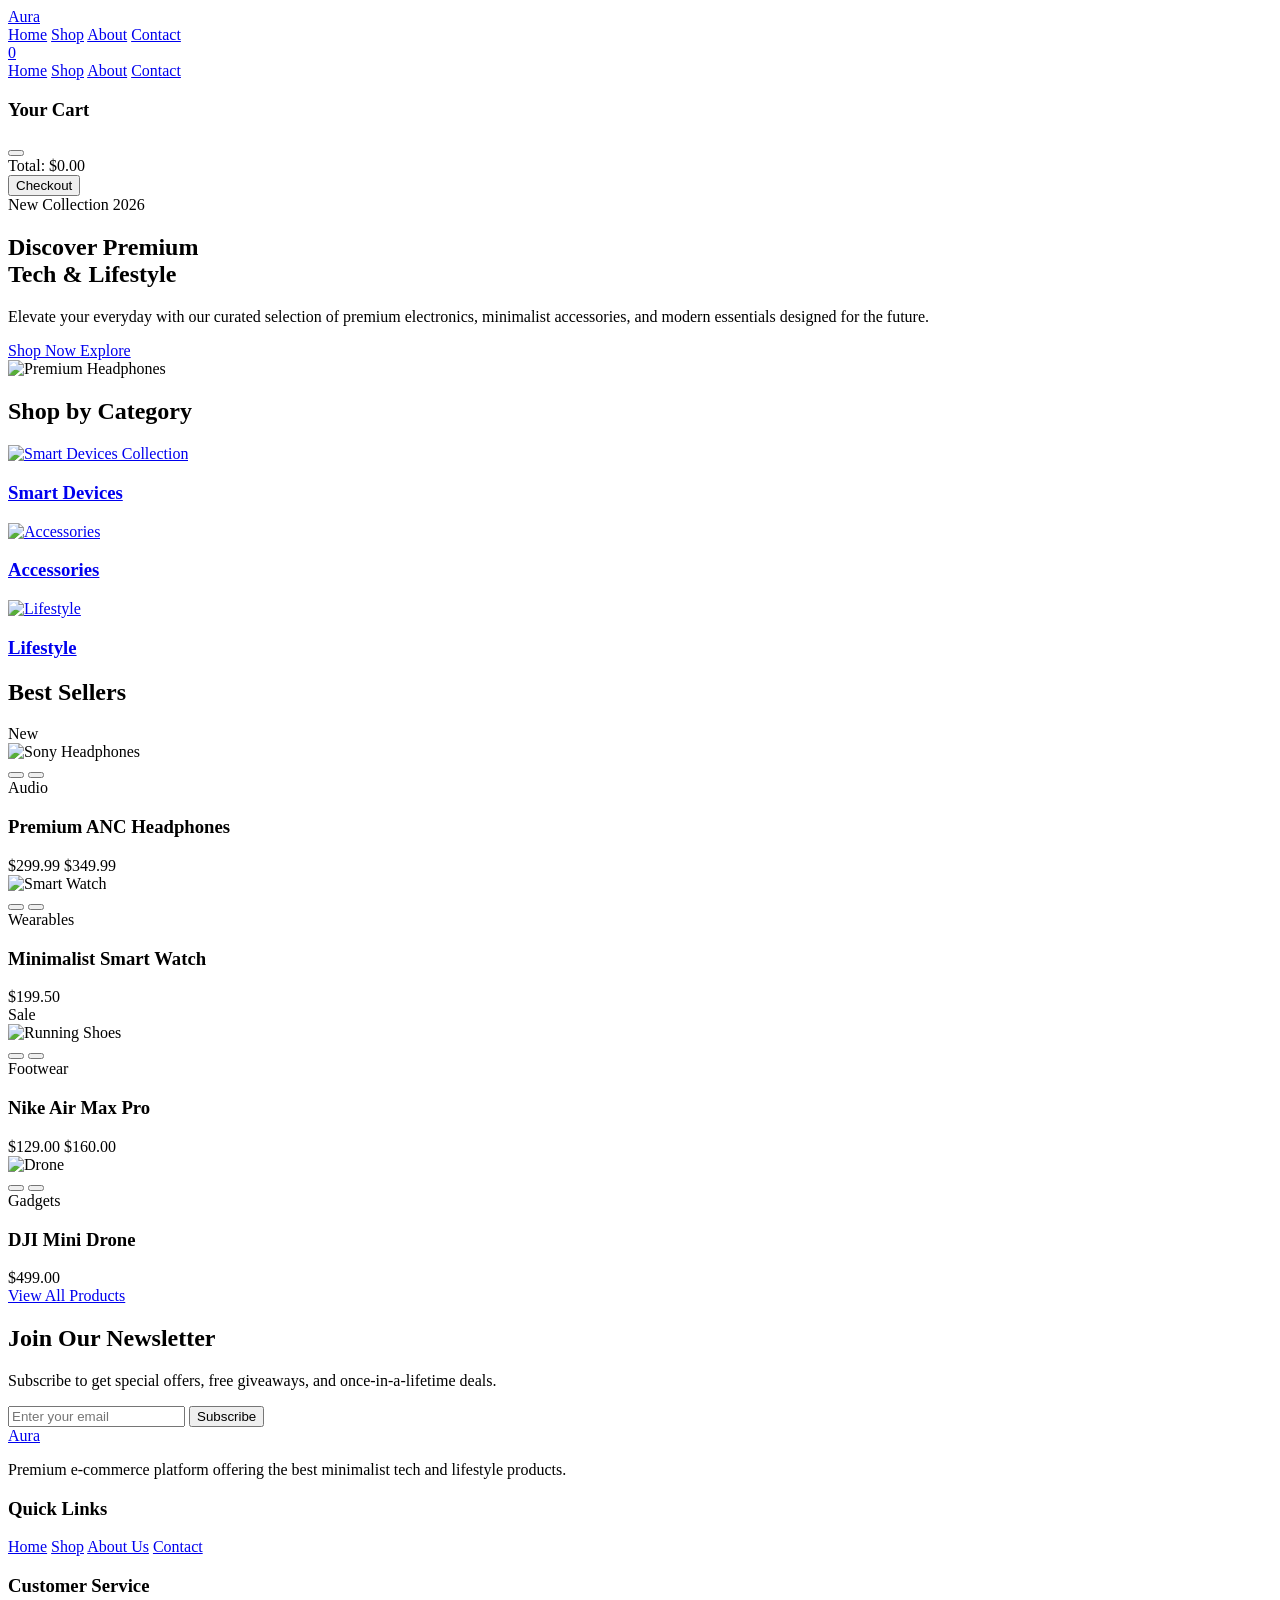
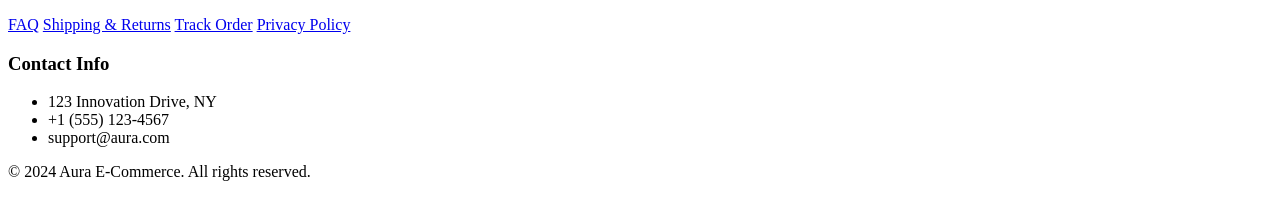
==== index.html @ a3dbdb49 "Add files via upload" ====
<!doctype html>
<html lang="en">
  <head>
    <meta charset="UTF-8" />
    <meta name="viewport" content="width=device-width, initial-scale=1.0" />
    <title>Aura - Premium Tech & Lifestyle Store</title>
    <meta
      name="description"
      content="Aura is a premium e-commerce website for tech gadgets, accessories, and lifestyle products."
    />
    <link
      href="https://cdn.jsdelivr.net/npm/remixicon@3.5.0/fonts/remixicon.css"
      rel="stylesheet"
    />
    <link rel="stylesheet" href="../css/style.css" />
  </head>
  <body>
    <div class="loader-wrapper">
      <div class="loader"></div>
    </div>
    <div class="cursor"></div>
    <div class="scroll-progress"></div>
    <header class="header">
      <div class="container nav-container">
        <a href="index.html" class="logo">
          <i class="ri-blaze-fill"></i> Aura
        </a>
        <nav class="nav-links">
          <a href="index.html" class="active">Home</a>
          <a href="shop.html">Shop</a>
          <a href="about.html">About</a>
          <a href="contact.html">Contact</a>
        </nav>
        <div class="nav-icons">
          <a href="#" class="nav-icon">
            <i class="ri-search-line"></i>
          </a>
          <a href="#" class="nav-icon">
            <i class="ri-user-line"></i>
          </a>
          <a href="#" class="nav-icon cart-btn">
            <i class="ri-shopping-bag-line"></i>
            <span class="cart-count">0</span>
          </a>
          <div class="mobile-menu-btn">
            <i class="ri-menu-line"></i>
          </div>
        </div>
      </div>
    </header>
    <div class="mobile-menu">
      <div class="close-btn close-menu">
        <i class="ri-close-line"></i>
      </div>
      <nav class="nav-links mobile-nav">
        <a href="index.html">Home</a>
        <a href="shop.html">Shop</a>
        <a href="about.html">About</a>
        <a href="contact.html">Contact</a>
      </nav>
    </div>

    <!-- Cart Sidebar -->
    <div class="cart-overlay"></div>
    <div class="cart-sidebar">
      <div class="cart-header">
        <h3>Your Cart</h3>
        <button class="close-cart">
          <i class="ri-close-line"></i>
        </button>
      </div>
      <div class="cart-items"></div>
      <div class="cart-footer">
        <div class="cart-total">
          <span>Total:</span>
          <span class="total-price">$0.00</span>
        </div>
        <button class="btn btn-primary">Checkout</button>
      </div>
    </div>
    <div class="toast-container"></div>
    <section class="hero">
      <div class="hero-shapes">
        <div class="shape shape-1"></div>
        <div class="shape shape-2"></div>
      </div>
      <div class="container hero-container">
        <div class="hero-content animate-on-scroll">
          <span class="hero-subtitle">New Collection 2026</span>
          <h1>
            Discover Premium
            <br />
            <span class="text-gradient">Tech & Lifestyle</span>
          </h1>
          <p>
            Elevate your everyday with our curated selection of premium
            electronics, minimalist accessories, and modern essentials designed
            for the future.
          </p>
          <div class="hero-buttons">
            <a href="shop.html" class="btn btn-primary"
              >Shop Now <i class="ri-arrow-right-line"></i
            ></a>
            <a href="#categories" class="btn btn-outline">Explore</a>
          </div>
        </div>
        <div class="hero-image animate-on-scroll">
          <img
            src="https://images.unsplash.com/photo-1505740420928-5e560c06d30e?auto=format&fit=crop&w=800&q=80"
            alt="Premium Headphones"
          />
        </div>
      </div>
    </section>
    <section id="categories" class="section">
      <div class="container">
        <h2 class="section-title animate-on-scroll">Shop by Category</h2>
        <div class="category-grid">
          <a class="category-card animate-on-scroll" href="shop.html">
            <img
              class="category-image"
              src="https://images.unsplash.com/photo-1523206489230-c012c64b2b48?auto=format&fit=crop&w=600&q=80"
              alt="Smart Devices Collection"
            />
            <div class="category-overlay">
              <h3 class="category-title">Smart Devices</h3>
            </div>
          </a>
          <a href="shop.html" class="category-card animate-on-scroll">
            <img
              class="category-image"
              src="https://images.unsplash.com/photo-1523275335684-37898b6baf30?auto=format&fit=crop&w=600&q=80"
              alt="Accessories"
            />
            <div class="category-overlay">
              <h3 class="category-title">Accessories</h3>
            </div>
          </a>
          <a href="shop.html" class="category-card animate-on-scroll">
            <img
              class="category-image"
              src="https://images.unsplash.com/photo-1503602642458-232111445657?auto=format&fit=crop&w=600&q=80"
              alt="Lifestyle"
            />
            <div class="category-overlay">
              <h3 class="category-title">Lifestyle</h3>
            </div>
          </a>
        </div>
      </div>
    </section>

    <section class="section best-selling">
      <div class="container">
        <h2 class="section-title animate-on-scroll">Best Sellers</h2>
        <div class="product-grid">
          <div class="product-card animate-on-scroll">
            <span class="badge">New</span>
            <div class="product-img-wrapper">
              <img
                src="https://images.unsplash.com/photo-1505740420928-5e560c06d30e?auto=format&fit=crop&w=600&q=80"
                alt="Sony Headphones"
              />
              <div class="product-actions">
                <button
                  class="action-btn add-cart-home"
                  data-id="p1"
                  data-name="Premium ANC Headphones"
                  data-price="299.99"
                  data-img="https://images.unsplash.com/photo-1505740420928-5e560c06d30e?auto=format&fit=crop&w=600&q=80"
                >
                  <i class="ri-shopping-cart-line"></i>
                </button>
                <a href="product.html" class="action-btn"
                  ><i class="ri-eye-line"></i
                ></a>
                <button class="action-btn">
                  <i class="ri-heart-line"></i>
                </button>
              </div>
            </div>
            <div class="product-category">Audio</div>
            <h3 class="product-title">Premium ANC Headphones</h3>
            <div class="product-rating">
              <i class="ri-star-fill"></i><i class="ri-star-fill"></i
              ><i class="ri-star-fill"></i><i class="ri-star-fill"></i
              ><i class="ri-star-half-fill"></i>
            </div>
            <div class="product-price">
              $299.99 <span class="original-price">$349.99</span>
            </div>
          </div>

          <div class="product-card animate-on-scroll">
            <div class="product-img-wrapper">
              <img
                src="https://images.unsplash.com/photo-1523275335684-37898b6baf30?auto=format&fit=crop&w=600&q=80"
                alt="Smart Watch"
              />
              <div class="product-actions">
                <button
                  class="action-btn add-cart-home"
                  data-id="p2"
                  data-name="Minimalist Smart Watch"
                  data-price="199.5"
                  data-img="https://images.unsplash.com/photo-1523275335684-37898b6baf30?auto=format&fit=crop&w=600&q=80"
                >
                  <i class="ri-shopping-cart-line"></i>
                </button>
                <a href="product.html" class="action-btn"
                  ><i class="ri-eye-line"></i
                ></a>
                <button class="action-btn">
                  <i class="ri-heart-line"></i>
                </button>
              </div>
            </div>
            <div class="product-category">Wearables</div>
            <h3 class="product-title">Minimalist Smart Watch</h3>
            <div class="product-rating">
              <i class="ri-star-fill"></i><i class="ri-star-fill"></i
              ><i class="ri-star-fill"></i><i class="ri-star-fill"></i
              ><i class="ri-star-fill"></i>
            </div>
            <div class="product-price">$199.50</div>
          </div>

          <div class="product-card animate-on-scroll">
            <span class="badge sale-badge">Sale</span>
            <div class="product-img-wrapper">
              <img
                src="https://images.unsplash.com/photo-1542291026-7eec264c27ff?auto=format&fit=crop&w=600&q=80"
                alt="Running Shoes"
              />
              <div class="product-actions">
                <button
                  class="action-btn add-cart-home"
                  data-id="p3"
                  data-name="Nike Air Max Pro"
                  data-price="129"
                  data-img="https://images.unsplash.com/photo-1542291026-7eec264c27ff?auto=format&fit=crop&w=600&q=80"
                >
                  <i class="ri-shopping-cart-line"></i>
                </button>
                <a href="product.html" class="action-btn"
                  ><i class="ri-eye-line"></i
                ></a>
                <button class="action-btn">
                  <i class="ri-heart-line"></i>
                </button>
              </div>
            </div>
            <div class="product-category">Footwear</div>
            <h3 class="product-title">Nike Air Max Pro</h3>
            <div class="product-rating">
              <i class="ri-star-fill"></i><i class="ri-star-fill"></i
              ><i class="ri-star-fill"></i><i class="ri-star-fill"></i
              ><i class="ri-star-line"></i>
            </div>
            <div class="product-price">
              $129.00 <span class="original-price">$160.00</span>
            </div>
          </div>

          <!-- Product 4 -->
          <div class="product-card animate-on-scroll">
            <div class="product-img-wrapper">
              <img
                src="https://images.unsplash.com/photo-1473968512647-3e447244af8f?auto=format&fit=crop&w=600&q=80"
                alt="Drone"
              />
              <div class="product-actions">
                <button
                  class="action-btn add-cart-home"
                  data-id="p4"
                  data-name="DJI Mini Drone"
                  data-price="499"
                  data-img="https://images.unsplash.com/photo-1473968512647-3e447244af8f?auto=format&fit=crop&w=600&q=80"
                >
                  <i class="ri-shopping-cart-line"></i>
                </button>
                <a href="product.html" class="action-btn"
                  ><i class="ri-eye-line"></i
                ></a>
                <button class="action-btn">
                  <i class="ri-heart-line"></i>
                </button>
              </div>
            </div>
            <div class="product-category">Gadgets</div>
            <h3 class="product-title">DJI Mini Drone</h3>
            <div class="product-rating">
              <i class="ri-star-fill"></i><i class="ri-star-fill"></i
              ><i class="ri-star-fill"></i><i class="ri-star-fill"></i
              ><i class="ri-star-half-fill"></i>
            </div>
            <div class="product-price">$499.00</div>
          </div>
        </div>
        <div class="view-all-products">
          <a href="shop.html" class="btn btn-outline">View All Products</a>
        </div>
      </div>
    </section>
    <section class="section">
      <div class="container">
        <div class="newsletter-box animate-on-scroll">
          <h2 class="newsletter-title">Join Our Newsletter</h2>
          <p class="newsletter-text">
            Subscribe to get special offers, free giveaways, and
            once-in-a-lifetime deals.
          </p>
          <form class="newsletter-form" id="newsletterForm">
            <input
              class="newsletter-input"
              type="email"
              placeholder="Enter your email"
            />
            <button type="submit" class="btn btn-primary newsletter-btn">
              Subscribe
            </button>
          </form>
        </div>
      </div>
    </section>

    <footer class="footer">
      <div class="container">
        <div class="footer-grid">
          <div class="footer-col">
            <a href="index.html" class="logo footer-logo">
              <i class="ri-blaze-fill"></i> Aura
            </a>
            <p class="footer-description">
              Premium e-commerce platform offering the best minimalist tech and
              lifestyle products.
            </p>
            <div class="social-links">
              <a href="#"><i class="ri-facebook-fill"></i></a>
              <a href="#"><i class="ri-twitter-fill"></i></a>
              <a href="#"><i class="ri-instagram-line"></i></a>
            </div>
          </div>
          <div class="footer-col">
            <h3>Quick Links</h3>
            <div class="footer-links">
              <a href="index.html">Home</a>
              <a href="shop.html">Shop</a>
              <a href="about.html">About Us</a>
              <a href="contact.html">Contact</a>
            </div>
          </div>
          <div class="footer-col">
            <h3>Customer Service</h3>
            <div class="footer-links">
              <a href="#">FAQ</a>
              <a href="#">Shipping & Returns</a>
              <a href="#">Track Order</a>
              <a href="#">Privacy Policy</a>
            </div>
          </div>
          <div class="footer-col">
            <h3>Contact Info</h3>
            <ul class="contact-list">
              <li class="contact-item">
                <i class="ri-map-pin-line contact-icon"> </i>
                123 Innovation Drive, NY
              </li>
              <li class="contact-item">
                <i class="ri-phone-line contact-icon"> </i> +1 (555) 123-4567
              </li>
              <li class="contact-item">
                <i class="ri-mail-line contact-icon"> </i>
                support@aura.com
              </li>
            </ul>
          </div>
        </div>
        <div class="footer-bottom">
          <p>&copy; 2024 Aura E-Commerce. All rights reserved.</p>
        </div>
      </div>
    </footer>
    <script src="../js/script.js"></script>
    <script src="../js/index.js"></script>
  </body>
</html>
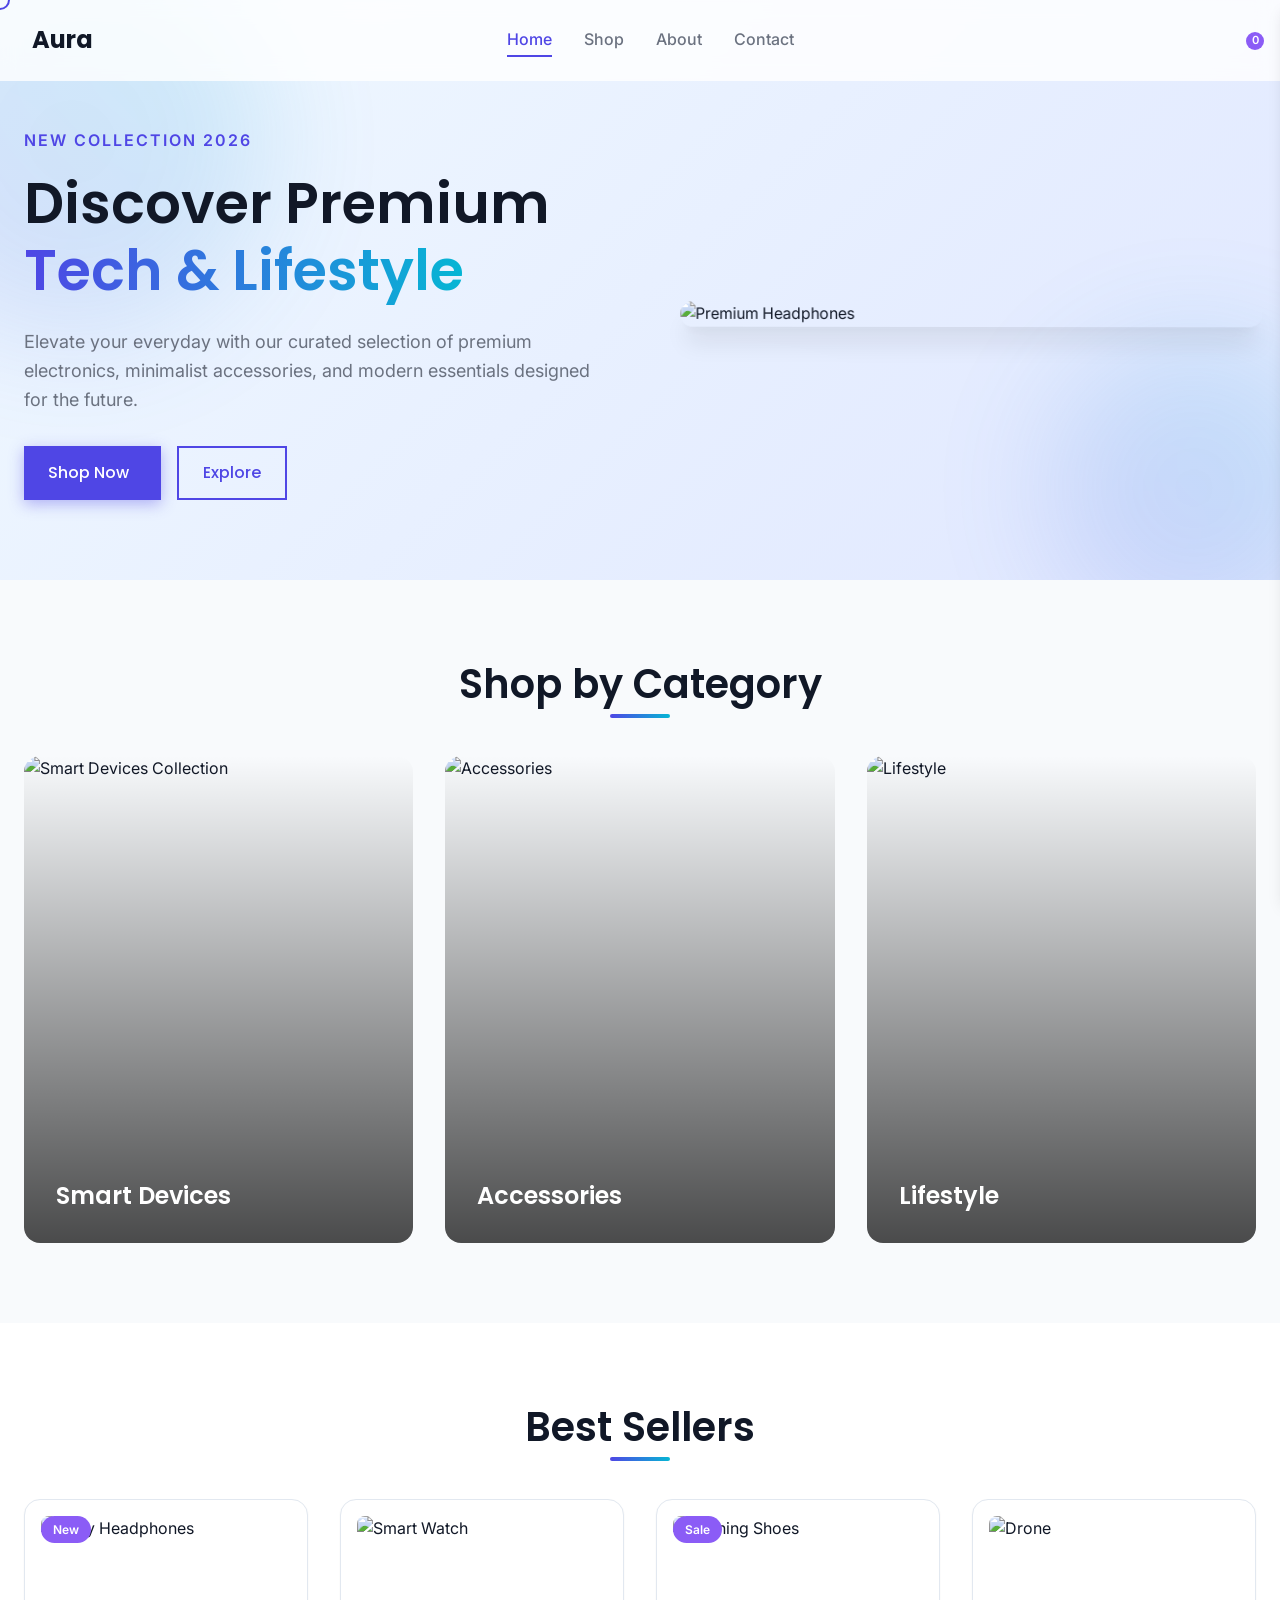
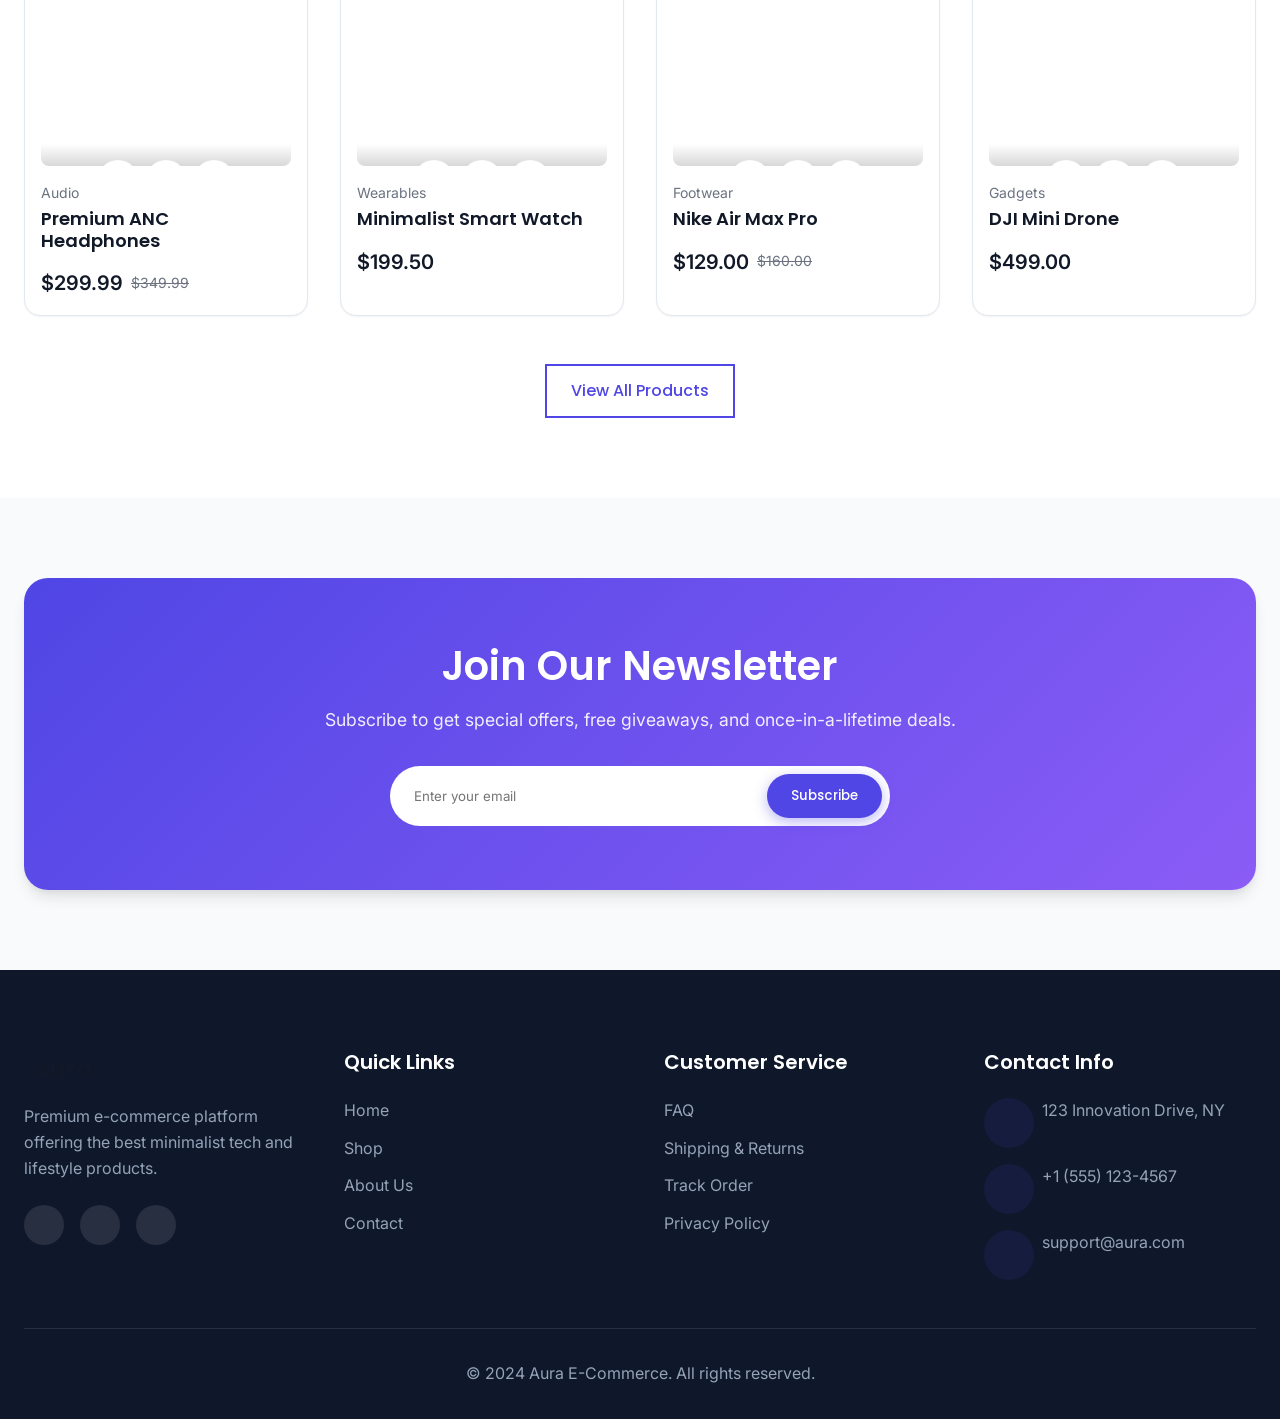
==== commit e7148aa7: "Update index.html" ====
--- a/index.html
+++ b/index.html
@@ -12,7 +12,7 @@
       href="https://cdn.jsdelivr.net/npm/remixicon@3.5.0/fonts/remixicon.css"
       rel="stylesheet"
     />
-    <link rel="stylesheet" href="../css/style.css" />
+    <link rel="stylesheet" href="css/style.css" />
   </head>
   <body>
     <div class="loader-wrapper">
@@ -381,7 +381,7 @@
         </div>
       </div>
     </footer>
-    <script src="../js/script.js"></script>
-    <script src="../js/index.js"></script>
+    <script src="js/script.js"></script>
+    <script src="js/index.js"></script>
   </body>
-</html>+</html>
--- a/css/style.css
+++ b/css/style.css
@@ -0,0 +1,1421 @@
+@import url("https://fonts.googleapis.com/css2?family=Inter:wght@300;400;500;600&family=Poppins:wght@400;500;600;700&display=swap");
+
+:root {
+  --bg: #f8fafc;
+  --primary: #4f46e5;
+  --primary-hover: #4338ca;
+  --secondary: #06b6d4;
+  --accent: #8b5cf6;
+  --success: #22c55e;
+  --text-main: #111827;
+  --text-sec: #6b7280;
+  --white: #ffffff;
+  --border: #e2e8f0;
+
+  --shadow-sm: 0 1px 2px 0 rgba(0, 0, 0, 0.05);
+  --shadow-md:
+    0 4px 6px -1px rgba(0, 0, 0, 0.1), 0 2px 4px -1px rgba(0, 0, 0, 0.06);
+  --shadow-lg:
+    0 10px 15px -3px rgba(0, 0, 0, 0.1), 0 4px 6px -2px rgba(0, 0, 0, 0.05);
+  --shadow-hover:
+    0 20px 25px -5px rgba(0, 0, 0, 0.1), 0 10px 10px -5px rgba(0, 0, 0, 0.04);
+  --shadow-glass: 0 8px 32px 0 rgba(31, 38, 135, 0.07);
+
+  --radius-sm: 0.375rem;
+  --radius-md: 0.5rem;
+  --radius-lg: 1rem;
+  --radius-xl: 1.5rem;
+  --radius-full: 9999px;
+
+  --transition: all 0.3s cubic-bezier(0.4, 0, 0.2, 1);
+}
+
+* {
+  margin: 0;
+  padding: 0;
+  box-sizing: border-box;
+}
+
+html {
+  scroll-behavior: smooth;
+}
+
+body {
+  font-family: "Inter", sans-serif;
+  background-color: var(--bg);
+  color: var(--text-main);
+  line-height: 1.6;
+  overflow-x: hidden;
+  cursor: none; 
+}
+
+h1,
+h2,
+h3,
+h4,
+h5,
+h6 {
+  font-family: "Poppins", sans-serif;
+  font-weight: 600;
+  line-height: 1.2;
+}
+
+a {
+  text-decoration: none;
+  color: inherit;
+  transition: var(--transition);
+}
+
+ul {
+  list-style: none;
+}
+
+img {
+  max-width: 100%;
+  height: auto;
+  display: block;
+}
+
+.close-cart {
+  background: none;
+  border: none;
+  font-size: 1.5rem;
+  cursor: pointer;
+}
+
+.hero-subtitle {
+  color: var(--primary);
+  font-weight: 600;
+  letter-spacing: 2px;
+  text-transform: uppercase;
+  margin-bottom: 1rem;
+  display: block;
+}
+
+.hero-buttons {
+  display: flex;
+  gap: 1rem;
+}
+
+.category-grid {
+  display: grid;
+  grid-template-columns: repeat(auto-fit, minmax(250px, 1fr));
+  gap: 2rem;
+}
+
+.category-card {
+  position: relative;
+  border-radius: var(--radius-lg);
+  overflow: hidden;
+  aspect-ratio: 4/5;
+  cursor: pointer;
+}
+
+.category-image {
+  width: 100%;
+  height: 100%;
+  object-fit: cover;
+  transition: transform 0.5s;
+}
+
+.category-card:hover .category-image {
+  transform: scale(1.08);
+}
+
+.category-overlay {
+  position: absolute;
+  inset: 0;
+  background: linear-gradient(to top, rgba(0, 0, 0, 0.7), transparent);
+  display: flex;
+  align-items: flex-end;
+  padding: 2rem;
+}
+
+.category-title {
+  color: #fff;
+  font-size: 1.5rem;
+}
+
+.best-selling {
+  background: var(--white);
+}
+
+.sale-badge {
+  background: #ef4444;
+}
+
+.view-all-products {
+  text-align: center;
+  margin-top: 3rem;
+}
+
+.newsletter-box {
+  background: linear-gradient(135deg, var(--primary), var(--accent));
+  border-radius: var(--radius-xl);
+  padding: 4rem 2rem;
+  text-align: center;
+  color: #fff;
+  box-shadow: var(--shadow-lg);
+}
+
+.newsletter-title {
+  font-size: 2.5rem;
+  margin-bottom: 1rem;
+}
+
+.newsletter-text {
+  margin-bottom: 2rem;
+  font-size: 1.1rem;
+  opacity: 0.9;
+}
+
+.newsletter-form {
+  display: flex;
+  max-width: 500px;
+  margin: 0 auto;
+  gap: 0.5rem;
+  background: #fff;
+  padding: 0.5rem;
+  border-radius: var(--radius-full);
+}
+
+.newsletter-input {
+  flex: 1;
+  border: none;
+  outline: none;
+  padding: 0.5rem 1rem;
+  border-radius: var(--radius-full);
+  font-family: inherit;
+}
+
+.newsletter-btn {
+  border-radius: var(--radius-full);
+}
+
+.footer-logo {
+  color: #fff;
+  margin-bottom: 1rem;
+}
+
+.footer-description {
+  color: #94a3b8;
+  margin-bottom: 1.5rem;
+}
+
+.contact-list {
+  color: #94a3b8;
+  display: flex;
+  flex-direction: column;
+  gap: 1rem;
+}
+
+.contact-item {
+  display: flex;
+  gap: 0.5rem;
+}
+
+
+
+.page-header {
+  padding: 10rem 0 5rem;
+  /* background: linear-gradient(135deg, #f0f9ff 0%, #e0e7ff 100%); */
+  background: var(--bg);
+  text-align: center;
+}
+
+.page-title {
+  font-size: 3.5rem;
+  margin-bottom: 1rem;
+}
+
+.page-description {
+  color: var(--text-sec);
+  font-size: 1.25rem;
+  max-width: 600px;
+  margin: 0 auto;
+}
+
+.story-container {
+  display: grid;
+  grid-template-columns: repeat(auto-fit, minmax(300px, 1fr));
+  gap: 4rem;
+  align-items: center;
+}
+
+.story-image {
+  border-radius: var(--radius-xl);
+  box-shadow: var(--shadow-lg);
+}
+
+.story-heading {
+  font-size: 2.5rem;
+  margin-bottom: 1.5rem;
+  font-family: "Poppins", sans-serif;
+}
+
+.story-text {
+  color: var(--text-sec);
+  margin-bottom: 1.5rem;
+  font-size: 1.1rem;
+}
+
+.story-text-last {
+  margin-bottom: 2rem;
+}
+
+.story-stats {
+  display: grid;
+  grid-template-columns: 1fr 1fr;
+  gap: 2rem;
+}
+
+.story-stat-number {
+  font-size: 2.5rem;
+  color: var(--primary);
+}
+
+.story-stat-text {
+  color: var(--text-sec);
+}
+
+.values-section {
+  background: var(--white);
+}
+
+.values-grid {
+  display: grid;
+  grid-template-columns: repeat(auto-fit, minmax(250px, 1fr));
+  gap: 2rem;
+}
+
+.value-card {
+  text-align: center;
+  padding: 2rem;
+  border-radius: var(--radius-lg);
+  background: var(--bg);
+  transition: transform 0.3s;
+}
+
+.value-card:hover {
+  transform: translateY(-5px);
+}
+
+.value-icon {
+  width: 80px;
+  height: 80px;
+  background: var(--white);
+  border-radius: 50%;
+  display: flex;
+  align-items: center;
+  justify-content: center;
+  margin: 0 auto 1.5rem;
+  font-size: 2rem;
+  color: var(--primary);
+  box-shadow: var(--shadow-sm);
+}
+
+.value-title {
+  margin-bottom: 1rem;
+}
+
+.value-text {
+  color: var(--text-sec);
+}
+
+
+.contact-form input,
+.contact-form textarea {
+  width: 100%;
+  padding: 1rem;
+  border: 1px solid var(--border);
+  border-radius: var(--radius-sm);
+  outline: none;
+  font-family: inherit;
+  margin-bottom: 1.5rem;
+  transition: var(--transition);
+  background: var(--bg);
+}
+.contact-form input:focus,
+.contact-form textarea:focus {
+  border-color: var(--primary);
+  box-shadow: 0 0 0 3px rgba(79, 70, 229, 0.1);
+}
+
+
+.contact-grid {
+  display: grid;
+  grid-template-columns: repeat(auto-fit, minmax(300px, 1fr));
+  gap: 4rem;
+}
+
+.contact-heading {
+  font-size: 2rem;
+  margin-bottom: 2rem;
+}
+
+.contact-info-item {
+  display: flex;
+  gap: 1.5rem;
+  margin-bottom: 2rem;
+}
+
+.contact-icon {
+  width: 50px;
+  height: 50px;
+  background: rgba(79, 70, 229, 0.1);
+  color: var(--primary);
+  border-radius: 50%;
+  display: flex;
+  align-items: center;
+  justify-content: center;
+  font-size: 1.5rem;
+  flex-shrink: 0;
+}
+
+
+.contact-subtitle {
+  font-size: 1.25rem;
+  margin-bottom: 0.5rem;
+}
+
+.contact-text {
+  color: var(--text-sec);
+}
+
+.contact-card {
+  background: white;
+  padding: 3rem;
+  border-radius: var(--radius-lg);
+  box-shadow: var(--shadow-md);
+}
+
+.form-grid {
+  display: grid;
+  grid-template-columns: 1fr 1fr;
+  gap: 1.5rem;
+}
+
+@media (max-width: 768px) {
+  .form-grid {
+    grid-template-columns: 1fr;
+  }
+}
+
+.form-label {
+  display: block;
+  margin-bottom: 0.5rem;
+  font-weight: 500;
+}
+
+.contact-btn {
+  width: 100%;
+}
+
+.map-section {
+  padding-top: 0;
+}
+
+.map-placeholder {
+  width: 100%;
+  height: 400px;
+  background: #e2e8f0;
+  border-radius: var(--radius-lg);
+  display: flex;
+  align-items: center;
+  justify-content: center;
+  flex-direction: column;
+  gap: 1rem;
+  color: var(--text-sec);
+}
+
+.map-icon {
+  font-size: 3rem;
+}
+
+.contact-form-heading {
+  font-size: 2rem;
+  margin-bottom: 2rem;
+}
+
+/* Product */
+
+.product-details {
+  display: grid;
+  grid-template-columns: 1fr 1fr;
+  gap: 4rem;
+}
+.gallery-main {
+  border-radius: var(--radius-lg);
+  overflow: hidden;
+  margin-bottom: 1rem;
+  border: 1px solid var(--border);
+}
+.gallery-thumbs {
+  display: flex;
+  gap: 1rem;
+}
+.gallery-thumbs img {
+  width: 80px;
+  height: 80px;
+  object-fit: cover;
+  border-radius: var(--radius-md);
+  cursor: pointer;
+  border: 2px solid transparent;
+  transition: var(--transition);
+}
+.gallery-main img {
+  width: 100%;
+  display: block;
+}
+
+.black {
+  background: #111827;
+}
+
+.white {
+  background: #f3f4f6;
+}
+
+.purple {
+  background: #8b5cf6;
+}
+
+.gallery-thumbs img:hover,
+.gallery-thumbs img.active {
+  border-color: var(--primary);
+}
+.color-options {
+  display: flex;
+  gap: 1rem;
+  margin-bottom: 1.5rem;
+}
+.color-btn {
+  width: 30px;
+  height: 30px;
+  border-radius: 50%;
+  border: 2px solid white;
+  box-shadow: 0 0 0 1px var(--border);
+  cursor: pointer;
+}
+.color-btn.active {
+  box-shadow: 0 0 0 2px var(--primary);
+}
+@media (max-width: 768px) {
+  .product-details {
+    grid-template-columns: 1fr;
+  }
+ 
+   .mobile-nav {
+  display: flex;
+  flex-direction:column;
+  gap: 20px;
+}
+
+
+
+body{
+cursor:auto;
+}
+}
+
+
+.breadcrumb-section {
+  padding: 8rem 0 2rem;
+  background: var(--bg);
+}
+
+.breadcrumb-text {
+  color: var(--text-sec);
+}
+
+.product-section {
+  padding-top: 0;
+}
+
+.product-heading {
+  font-size: 2.5rem;
+  margin-bottom: 1rem;
+}
+
+.rating-row {
+  display: flex;
+  align-items: center;
+  gap: 1rem;
+  margin-bottom: 1.5rem;
+}
+
+.rating-stars {
+  margin: 0;
+  font-size: 1.1rem;
+}
+
+.review-text {
+  color: var(--text-sec);
+}
+
+.product-price-main {
+  font-size: 2rem;
+  font-weight: 700;
+  color: var(--primary);
+  margin-bottom: 1.5rem;
+}
+
+.old-price {
+  font-size: 1.25rem;
+  color: var(--text-sec);
+  text-decoration: line-through;
+  font-weight: 400;
+}
+
+.product-description {
+  color: var(--text-sec);
+  margin-bottom: 2rem;
+  font-size: 1.1rem;
+}
+
+.option-title {
+  margin-bottom: 0.5rem;
+}
+
+.purchase-row {
+  display: flex;
+  gap: 1rem;
+  margin-bottom: 2rem;
+}
+
+.quantity-box {
+  display: flex;
+  align-items: center;
+  border: 1px solid var(--border);
+  border-radius: var(--radius-md);
+  padding: 0.5rem;
+}
+
+.qty-input {
+  width: 40px;
+  text-align: center;
+  border: none;
+  outline: none;
+  font-weight: 600;
+}
+
+.product-features {
+  border-top: 1px solid var(--border);
+  padding-top: 2rem;
+}
+
+.feature-list {
+  display: flex;
+  list-style: none;
+  flex-direction: column;
+  gap: 0.75rem;
+  color: var(--text-sec);
+}
+.feature-icon {
+  color: var(--success);
+  margin-right: 0.5rem;
+}
+
+.wishlist-btn {
+  padding: 0 1rem;
+}
+
+.add-cart-btn {
+  flex: 1;
+}
+
+.related-section {
+  background: white;
+}
+
+@media (max-width: 768px) {
+  .purchase-row {
+    flex-direction: column;
+  }
+
+  .add-cart-btn {
+    width: 100%;
+  }
+
+  .wishlist-btn {
+    width: 100%;
+    padding: 1rem;
+  }
+}
+
+
+.shop-header {
+  padding: 8rem 0 4rem;
+  background: var(--bg);
+  border-bottom: 1px solid var(--border);
+}
+
+.shop-title {
+  font-size: 3rem;
+  margin-bottom: 1rem;
+}
+
+.shop-breadcrumb {
+  color: var(--text-sec);
+}
+
+.shop-sidebar {
+  display: flex;
+  flex-direction: column;
+  gap: 2rem;
+}
+
+.sidebar-title {
+  margin-bottom: 1rem;
+  padding-bottom: 0.5rem;
+  border-bottom: 2px solid var(--border);
+}
+
+.category-list {
+  display: flex;
+  flex-direction: column;
+  gap: 0.75rem;
+  color: var(--text-sec);
+}
+
+.filter-label {
+  display: flex;
+  gap: 0.5rem;
+  cursor: pointer;
+}
+
+.price-slider {
+  width: 100%;
+  margin-bottom: 1rem;
+  accent-color: var(--primary);
+}
+
+.price-range-text {
+  display: flex;
+  justify-content: space-between;
+  color: var(--text-sec);
+  font-size: 0.875rem;
+}
+
+.shop-toolbar {
+  display: flex;
+  justify-content: space-between;
+  align-items: center;
+  margin-bottom: 2rem;
+}
+
+.results-text {
+  color: var(--text-sec);
+}
+
+.sort-select {
+  padding: 0.5rem 1rem;
+  border: 1px solid var(--border);
+  border-radius: var(--radius-sm);
+  outline: none;
+  font-family: inherit;
+}
+.page-btn {
+  background: #fff;
+  border: 1px solid var(--border);
+  width: 40px;
+  height: 40px;
+  padding: 0;
+}
+
+.active-page {
+  background: var(--primary);
+  color: #fff;
+}
+
+@media (max-width: 768px) {
+  .shop-layout {
+    grid-template-columns: 1fr;
+  }
+
+  .shop-toolbar {
+    flex-direction: column;
+    gap: 1rem;
+    align-items: flex-start;
+  }
+}
+
+.cursor {
+  width: 20px;
+  height: 20px;
+  border: 2px solid var(--primary);
+  border-radius: 50%;
+  position: fixed;
+  pointer-events: none;
+  z-index: 9999;
+  transform: translate(-50%, -50%);
+  transition:
+    width 0.2s,
+    height 0.2s,
+    background-color 0.2s;
+}
+.cursor.hovering {
+  width: 40px;
+  height: 40px;
+  background-color: rgba(79, 70, 229, 0.1);
+}
+
+.scroll-progress {
+  position: fixed;
+  top: 0;
+  left: 0;
+  width: 0%;
+  height: 4px;
+  background: linear-gradient(to right, var(--primary), var(--secondary));
+  z-index: 10000;
+  transition: width 0.1s;
+}
+
+.loader-wrapper {
+  position: fixed;
+  top: 0;
+  left: 0;
+  width: 100%;
+  height: 100%;
+  background-color: var(--bg);
+  display: flex;
+  justify-content: center;
+  align-items: center;
+  z-index: 99999;
+  transition: opacity 0.5s ease;
+}
+.loader {
+  width: 50px;
+  height: 50px;
+  border: 4px solid var(--border);
+  border-top-color: var(--primary);
+  border-radius: 50%;
+  animation: spin 1s linear infinite;
+}
+@keyframes spin {
+  to {
+    transform: rotate(360deg);
+  }
+}
+
+.container {
+  max-width: 1280px;
+  margin: 0 auto;
+  padding: 0 1.5rem;
+}
+.section {
+  padding: 5rem 0;
+}
+.section-title {
+  text-align: center;
+  font-size: 2.5rem;
+  margin-bottom: 3rem;
+  position: relative;
+}
+.section-title::after {
+  content: "";
+  position: absolute;
+  bottom: -10px;
+  left: 50%;
+  transform: translateX(-50%);
+  width: 60px;
+  height: 4px;
+  background: linear-gradient(to right, var(--primary), var(--secondary));
+  border-radius: var(--radius-full);
+}
+.text-gradient {
+  background: linear-gradient(to right, var(--primary), var(--secondary));
+  -webkit-background-clip: text;
+  -webkit-text-fill-color: transparent;
+}
+
+
+.btn {
+  display: inline-flex;
+  align-items: center;
+  justify-content: center;
+  padding: 0.75rem 1.5rem;
+  font-weight: 500;
+  font-family: "Poppins", sans-serif;
+  cursor: pointer;
+  transition: var(--transition);
+  border: none;
+  outline: none;
+  gap: 0.5rem;
+}
+.btn-primary {
+  background: var(--primary);
+  color: var(--white);
+  box-shadow: 0 4px 14px 0 rgba(79, 70, 229, 0.39);
+}
+.btn-primary:hover {
+  background: var(--primary-hover);
+  transform: translateY(-2px);
+  box-shadow: 0 6px 20px rgba(79, 70, 229, 0.23);
+}
+.btn-outline {
+  background: transparent;
+  color: var(--primary);
+  border: 2px solid var(--primary);
+}
+.btn-outline:hover {
+  background: var(--primary);
+  color: var(--white);
+}
+
+/* Header & Navigation */
+.header {
+  position: fixed;
+  top: 0;
+  width: 100%;
+  background: rgba(255, 255, 255, 0.8);
+  backdrop-filter: blur(10px);
+  -webkit-backdrop-filter: blur(10px);
+  z-index: 1000;
+  transition: var(--transition);
+  border-bottom: 1px solid transparent;
+}
+.header.scrolled {
+  border-bottom: 1px solid var(--border);
+  box-shadow: var(--shadow-sm);
+}
+.nav-container {
+  display: flex;
+  justify-content: space-between;
+  align-items: center;
+  height: 5rem;
+}
+.logo {
+  font-size: 1.5rem;
+  font-weight: 700;
+  font-family: "Poppins", sans-serif;
+  color: var(--text-main);
+  display: flex;
+  align-items: center;
+  gap: 0.5rem;
+}
+.logo i {
+  color: var(--primary);
+  font-size: 1.8rem;
+}
+.nav-links {
+  display: flex;
+  gap: 2rem;
+}
+.nav-links a {
+  font-weight: 500;
+  color: var(--text-sec);
+  position: relative;
+}
+.nav-links a:hover,
+.nav-links a.active {
+  color: var(--primary);
+}
+.nav-links a::after {
+  content: "";
+  position: absolute;
+  bottom: -4px;
+  left: 0;
+  width: 0;
+  height: 2px;
+  background: var(--primary);
+  transition: var(--transition);
+}
+.nav-links a:hover::after,
+.nav-links a.active::after {
+  width: 100%;
+}
+.nav-icons {
+  display: flex;
+  gap: 1.5rem;
+  align-items: center;
+}
+.nav-icon {
+  font-size: 1.25rem;
+  color: var(--text-main);
+  cursor: pointer;
+  position: relative;
+  transition: var(--transition);
+}
+.nav-icon:hover {
+  color: var(--primary);
+}
+.cart-count {
+  position: absolute;
+  top: -8px;
+  right: -8px;
+  background: var(--accent);
+  color: var(--white);
+  font-size: 0.7rem;
+  font-weight: 600;
+  width: 18px;
+  height: 18px;
+  border-radius: 50%;
+  display: flex;
+  align-items: center;
+  justify-content: center;
+}
+.mobile-menu-btn {
+  display: none;
+  font-size: 1.5rem;
+  cursor: pointer;
+}
+
+.mobile-menu {
+  position: fixed;
+  top: 0;
+  right: -100%;
+  width: 300px;
+  height: 100vh;
+  background: rgba(255, 255, 255, 0.95);
+  backdrop-filter: blur(10px);
+  z-index: 2000;
+  padding: 5rem 2rem;
+  transition: var(--transition);
+  box-shadow: var(--shadow-lg);
+}
+
+.mobile-menu .close-btn {
+  position: absolute;
+  top: 1.5rem;
+  right: 1.5rem;
+  font-size: 1.5rem;
+  cursor: pointer;
+}
+
+.hero {
+  padding-top: 8rem;
+  padding-bottom: 5rem;
+  background: linear-gradient(135deg, #f0f9ff 0%, #e0e7ff 100%);
+  position: relative;
+  overflow: hidden;
+}
+.hero-shapes {
+  position: absolute;
+  top: 0;
+  left: 0;
+  width: 100%;
+  height: 100%;
+  pointer-events: none;
+}
+.shape {
+  position: absolute;
+  background: linear-gradient(45deg, var(--primary), var(--secondary));
+  border-radius: 50%;
+  filter: blur(60px);
+  opacity: 0.15;
+  animation: float 6s ease-in-out infinite;
+}
+.shape-1 {
+  top: -10%;
+  left: -10%;
+  width: 400px;
+  height: 400px;
+}
+.shape-2 {
+  bottom: -10%;
+  right: -5%;
+  width: 300px;
+  height: 300px;
+  animation-delay: -3s;
+}
+
+@keyframes float {
+  0%,
+  100% {
+    transform: translateY(0);
+  }
+  50% {
+    transform: translateY(-20px);
+  }
+}
+
+.hero-container {
+  display: grid;
+  grid-template-columns: 1fr 1fr;
+  gap: 4rem;
+  align-items: center;
+  position: relative;
+  z-index: 10;
+}
+.hero-content h1 {
+  font-size: 3.5rem;
+  margin-bottom: 1.5rem;
+}
+.hero-content p {
+  font-size: 1.125rem;
+  color: var(--text-sec);
+  margin-bottom: 2rem;
+}
+.hero-image {
+  position: relative;
+}
+.hero-image img {
+  border-radius: var(--radius-xl);
+  box-shadow: var(--shadow-hover);
+  transform: perspective(1000px) rotateY(-5deg);
+  transition: var(--transition);
+}
+.hero-image:hover img {
+  transform: perspective(1000px) rotateY(0deg) scale(1.02);
+}
+
+.product-grid {
+  display: grid;
+  grid-template-columns: repeat(auto-fill, minmax(280px, 1fr));
+  gap: 2rem;
+}
+.product-card {
+  background: var(--white);
+  border-radius: var(--radius-lg);
+  padding: 1rem;
+  box-shadow: var(--shadow-sm);
+  transition: var(--transition);
+  position: relative;
+  border: 1px solid var(--border);
+  overflow: hidden;
+}
+.product-card:hover {
+  box-shadow: var(--shadow-hover);
+  transform: translateY(-5px);
+}
+.product-img-wrapper {
+  position: relative;
+  border-radius: var(--radius-md);
+  overflow: hidden;
+  aspect-ratio: 1;
+  margin-bottom: 1rem;
+}
+.product-img-wrapper img {
+  width: 100%;
+  height: 100%;
+  object-fit: cover;
+  transition: transform 0.5s ease;
+}
+.product-card:hover .product-img-wrapper img {
+  transform: scale(1.05);
+}
+.product-actions {
+  position: absolute;
+  bottom: -50px;
+  left: 0;
+  width: 100%;
+  display: flex;
+  justify-content: center;
+  gap: 0.5rem;
+  transition: var(--transition);
+  padding: 1rem;
+  background: linear-gradient(to top, rgba(0, 0, 0, 0.5), transparent);
+}
+.product-card:hover .product-actions {
+  bottom: 0;
+}
+.action-btn {
+  width: 40px;
+  height: 40px;
+  border-radius: 50%;
+  background: var(--white);
+  color: var(--text-main);
+  display: flex;
+  align-items: center;
+  justify-content: center;
+  border: none;
+  cursor: pointer;
+  transition: var(--transition);
+}
+.action-btn:hover {
+  background: var(--primary);
+  color: var(--white);
+}
+.product-category {
+  font-size: 0.875rem;
+  color: var(--text-sec);
+  margin-bottom: 0.25rem;
+}
+.product-title {
+  font-size: 1.125rem;
+  margin-bottom: 0.5rem;
+}
+.product-price {
+  display: flex;
+  align-items: center;
+  gap: 0.5rem;
+  font-weight: 600;
+  font-size: 1.25rem;
+}
+.original-price {
+  color: var(--text-sec);
+  text-decoration: line-through;
+  font-size: 0.875rem;
+  font-weight: 400;
+}
+.product-rating {
+  display: flex;
+  color: #fbbf24;
+  font-size: 0.875rem;
+  margin-bottom: 0.5rem;
+}
+.badge {
+  position: absolute;
+  top: 1rem;
+  left: 1rem;
+  background: var(--accent);
+  color: var(--white);
+  padding: 0.25rem 0.75rem;
+  border-radius: var(--radius-full);
+  font-size: 0.75rem;
+  font-weight: 600;
+  z-index: 10;
+}
+
+.cart-overlay {
+  position: fixed;
+  top: 0;
+  left: 0;
+  width: 100%;
+  height: 100%;
+  background: rgba(0, 0, 0, 0.5);
+  backdrop-filter: blur(4px);
+  z-index: 2999;
+  opacity: 0;
+  visibility: hidden;
+  transition: var(--transition);
+}
+.cart-overlay.active {
+  opacity: 1;
+  visibility: visible;
+}
+.cart-sidebar {
+  position: fixed;
+  top: 0;
+  right: -400px;
+  width: 100%;
+  max-width: 400px;
+  height: 100vh;
+  background: var(--white);
+  z-index: 3000;
+  box-shadow: var(--shadow-lg);
+  transition: var(--transition);
+  display: flex;
+  flex-direction: column;
+}
+.cart-sidebar.active {
+  right: 0;
+}
+.cart-header {
+  padding: 1.5rem;
+  border-bottom: 1px solid var(--border);
+  display: flex;
+  justify-content: space-between;
+  align-items: center;
+}
+.cart-items {
+  flex: 1;
+  overflow-y: auto;
+  padding: 1.5rem;
+  display: flex;
+  flex-direction: column;
+  gap: 1.5rem;
+}
+.cart-item {
+  display: flex;
+  gap: 1rem;
+  align-items: center;
+}
+.cart-item-img {
+  width: 80px;
+  height: 80px;
+  border-radius: var(--radius-md);
+  object-fit: cover;
+}
+.cart-item-info {
+  flex: 1;
+}
+.cart-item-title {
+  font-weight: 500;
+  margin-bottom: 0.25rem;
+}
+.cart-item-price {
+  color: var(--primary);
+  font-weight: 600;
+  margin-bottom: 0.5rem;
+}
+.qty-controls {
+  display: flex;
+  align-items: center;
+  gap: 0.5rem;
+  border: 1px solid var(--border);
+  border-radius: var(--radius-sm);
+  width: fit-content;
+}
+.qty-btn {
+  width: 24px;
+  height: 24px;
+  display: flex;
+  align-items: center;
+  justify-content: center;
+  background: transparent;
+  border: none;
+  cursor: pointer;
+}
+.cart-item-remove {
+  color: #ef4444;
+  cursor: pointer;
+  background: none;
+  border: none;
+  font-size: 1.25rem;
+}
+.cart-footer {
+  padding: 1.5rem;
+  border-top: 1px solid var(--border);
+}
+.cart-total {
+  display: flex;
+  justify-content: space-between;
+  font-size: 1.25rem;
+  font-weight: 600;
+  margin-bottom: 1rem;
+}
+.cart-footer .btn {
+  width: 100%;
+}
+
+.toast-container {
+  position: fixed;
+  bottom: 2rem;
+  right: 2rem;
+  z-index: 4000;
+  display: flex;
+  flex-direction: column;
+  gap: 0.5rem;
+}
+.toast {
+  background: var(--white);
+  border-left: 4px solid var(--success);
+  padding: 1rem 1.5rem;
+  border-radius: var(--radius-md);
+  box-shadow: var(--shadow-md);
+  display: flex;
+  align-items: center;
+  gap: 0.75rem;
+  transform: translateX(120%);
+  transition: transform 0.3s cubic-bezier(0.68, -0.55, 0.265, 1.55);
+}
+.toast.show {
+  transform: translateX(0);
+}
+.toast i {
+  color: var(--success);
+  font-size: 1.25rem;
+}
+
+.back-to-top {
+  position: fixed;
+  bottom: 2rem;
+  left: 2rem;
+  width: 45px;
+  height: 45px;
+  background: var(--primary);
+  color: var(--white);
+  border-radius: 50%;
+  display: flex;
+  align-items: center;
+  justify-content: center;
+  font-size: 1.5rem;
+  cursor: pointer;
+  z-index: 3999;
+  opacity: 0;
+  visibility: hidden;
+  transform: translateY(20px);
+  transition: var(--transition);
+  box-shadow: var(--shadow-md);
+  border: none;
+}
+.back-to-top.show {
+  opacity: 1;
+  visibility: visible;
+  transform: translateY(0);
+}
+.back-to-top:hover {
+  background: var(--primary-hover);
+  transform: translateY(-5px);
+}
+
+.footer {
+  background: #0f172a;
+  color: var(--white);
+  padding: 5rem 0 2rem;
+}
+.footer-grid {
+  display: grid;
+  grid-template-columns: repeat(auto-fit, minmax(200px, 1fr));
+  gap: 3rem;
+  margin-bottom: 3rem;
+}
+.footer-col h3 {
+  font-size: 1.25rem;
+  margin-bottom: 1.5rem;
+}
+.footer-links {
+  display: flex;
+  flex-direction: column;
+  gap: 0.75rem;
+}
+.footer-links a {
+  color: #94a3b8;
+}
+.footer-links a:hover {
+  color: var(--white);
+  padding-left: 0.5rem;
+}
+.social-links {
+  display: flex;
+  gap: 1rem;
+  margin-top: 1.5rem;
+}
+.social-links a {
+  width: 40px;
+  height: 40px;
+  border-radius: 50%;
+  background: rgba(255, 255, 255, 0.1);
+  display: flex;
+  align-items: center;
+  justify-content: center;
+}
+.social-links a:hover {
+  background: var(--primary);
+}
+.footer-bottom {
+  text-align: center;
+  padding-top: 2rem;
+  border-top: 1px solid rgba(255, 255, 255, 0.1);
+  color: #94a3b8;
+}
+.mobile-menu.active {
+  right: 0;
+}
+
+@media (max-width: 768px) {
+  .nav-links {
+    display: none;
+  }
+  .mobile-menu .nav-links{
+    display:flex;
+        flex-direction:column;
+        gap:20px;
+  }
+  .mobile-menu-btn {
+    display: block;
+  }
+  .hero-container {
+    grid-template-columns: 1fr;
+    text-align: center;
+  }
+  .hero-content h1 {
+    font-size: 2.5rem;
+  }
+  .cart-sidebar {
+    max-width: 100%;
+    right: -100%;
+  }
+}
